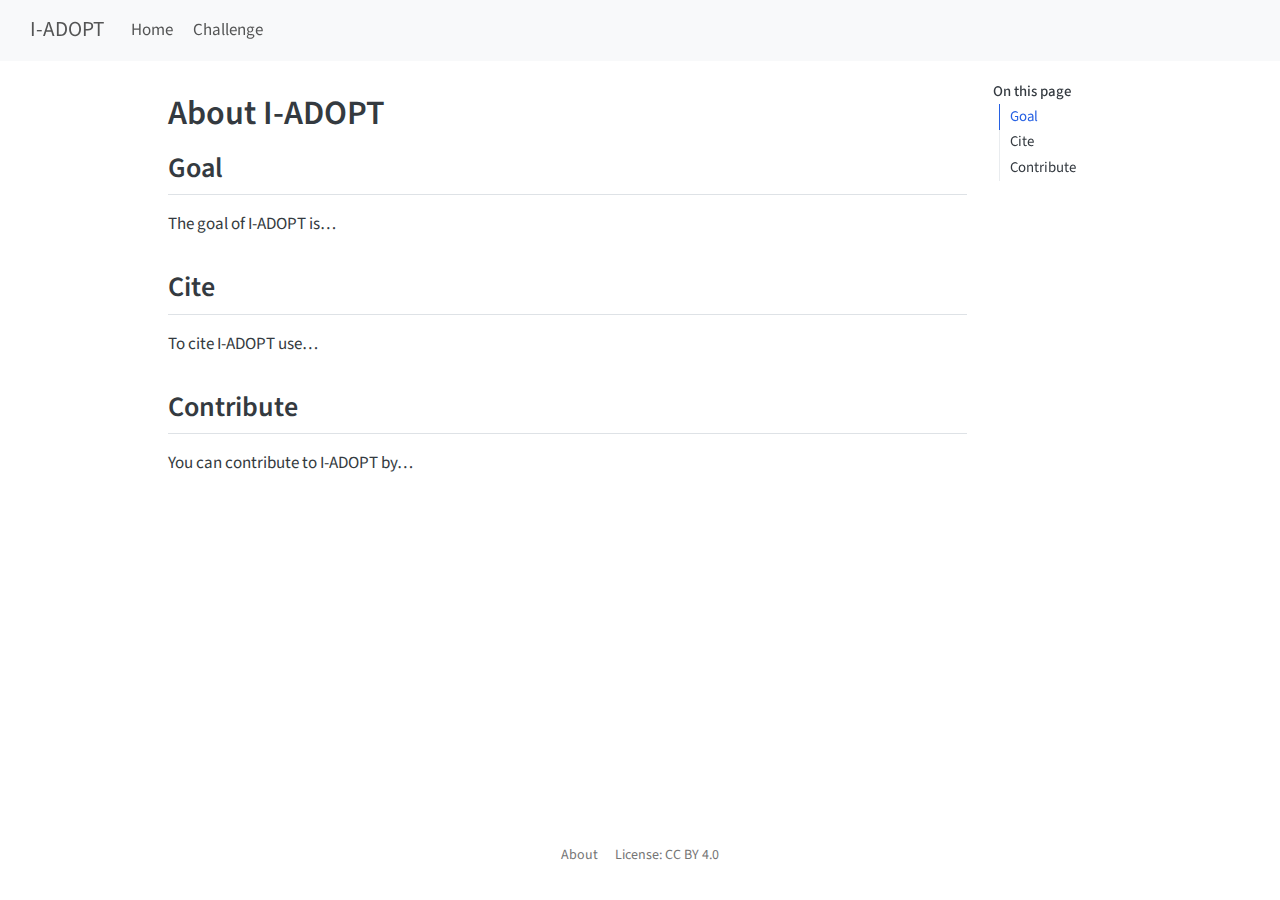
==== about.html @ abcdf29d "Built site for gh-pages" ====
<!DOCTYPE html>
<html xmlns="http://www.w3.org/1999/xhtml" lang="en" xml:lang="en"><head>

<meta charset="utf-8">
<meta name="generator" content="quarto-1.4.555">

<meta name="viewport" content="width=device-width, initial-scale=1.0, user-scalable=yes">


<title>I-ADOPT - About I-ADOPT</title>
<style>
code{white-space: pre-wrap;}
span.smallcaps{font-variant: small-caps;}
div.columns{display: flex; gap: min(4vw, 1.5em);}
div.column{flex: auto; overflow-x: auto;}
div.hanging-indent{margin-left: 1.5em; text-indent: -1.5em;}
ul.task-list{list-style: none;}
ul.task-list li input[type="checkbox"] {
  width: 0.8em;
  margin: 0 0.8em 0.2em -1em; /* quarto-specific, see https://github.com/quarto-dev/quarto-cli/issues/4556 */ 
  vertical-align: middle;
}
</style>


<script src="site_libs/quarto-nav/quarto-nav.js"></script>
<script src="site_libs/quarto-nav/headroom.min.js"></script>
<script src="site_libs/clipboard/clipboard.min.js"></script>
<script src="site_libs/quarto-search/autocomplete.umd.js"></script>
<script src="site_libs/quarto-search/fuse.min.js"></script>
<script src="site_libs/quarto-search/quarto-search.js"></script>
<meta name="quarto:offset" content="./">
<script src="site_libs/quarto-html/quarto.js"></script>
<script src="site_libs/quarto-html/popper.min.js"></script>
<script src="site_libs/quarto-html/tippy.umd.min.js"></script>
<script src="site_libs/quarto-html/anchor.min.js"></script>
<link href="site_libs/quarto-html/tippy.css" rel="stylesheet">
<link href="site_libs/quarto-html/quarto-syntax-highlighting.css" rel="stylesheet" id="quarto-text-highlighting-styles">
<script src="site_libs/bootstrap/bootstrap.min.js"></script>
<link href="site_libs/bootstrap/bootstrap-icons.css" rel="stylesheet">
<link href="site_libs/bootstrap/bootstrap.min.css" rel="stylesheet" id="quarto-bootstrap" data-mode="light">
<script id="quarto-search-options" type="application/json">{
  "location": "navbar",
  "copy-button": false,
  "collapse-after": 3,
  "panel-placement": "end",
  "type": "overlay",
  "limit": 50,
  "keyboard-shortcut": [
    "f",
    "/",
    "s"
  ],
  "show-item-context": false,
  "language": {
    "search-no-results-text": "No results",
    "search-matching-documents-text": "matching documents",
    "search-copy-link-title": "Copy link to search",
    "search-hide-matches-text": "Hide additional matches",
    "search-more-match-text": "more match in this document",
    "search-more-matches-text": "more matches in this document",
    "search-clear-button-title": "Clear",
    "search-text-placeholder": "",
    "search-detached-cancel-button-title": "Cancel",
    "search-submit-button-title": "Submit",
    "search-label": "Search"
  }
}</script>


<link rel="stylesheet" href="styles.css">
</head>

<body class="nav-fixed">

<div id="quarto-search-results"></div>
  <header id="quarto-header" class="headroom fixed-top">
    <nav class="navbar navbar-expand-lg " data-bs-theme="dark">
      <div class="navbar-container container-fluid">
      <div class="navbar-brand-container mx-auto">
    <a class="navbar-brand" href="./index.html">
    <span class="navbar-title">I-ADOPT</span>
    </a>
  </div>
            <div id="quarto-search" class="" title="Search"></div>
          <button class="navbar-toggler" type="button" data-bs-toggle="collapse" data-bs-target="#navbarCollapse" aria-controls="navbarCollapse" aria-expanded="false" aria-label="Toggle navigation" onclick="if (window.quartoToggleHeadroom) { window.quartoToggleHeadroom(); }">
  <span class="navbar-toggler-icon"></span>
</button>
          <div class="collapse navbar-collapse" id="navbarCollapse">
            <ul class="navbar-nav navbar-nav-scroll me-auto">
  <li class="nav-item">
    <a class="nav-link" href="./index.html"> 
<span class="menu-text">Home</span></a>
  </li>  
  <li class="nav-item">
    <a class="nav-link" href="./challenge.html"> 
<span class="menu-text">Challenge</span></a>
  </li>  
</ul>
          </div> <!-- /navcollapse -->
          <div class="quarto-navbar-tools">
</div>
      </div> <!-- /container-fluid -->
    </nav>
</header>
<!-- content -->
<div id="quarto-content" class="quarto-container page-columns page-rows-contents page-layout-article page-navbar">
<!-- sidebar -->
<!-- margin-sidebar -->
    <div id="quarto-margin-sidebar" class="sidebar margin-sidebar">
        <nav id="TOC" role="doc-toc" class="toc-active">
    <h2 id="toc-title">On this page</h2>
   
  <ul>
  <li><a href="#goal" id="toc-goal" class="nav-link active" data-scroll-target="#goal">Goal</a></li>
  <li><a href="#cite" id="toc-cite" class="nav-link" data-scroll-target="#cite">Cite</a></li>
  <li><a href="#contribute" id="toc-contribute" class="nav-link" data-scroll-target="#contribute">Contribute</a></li>
  </ul>
</nav>
    </div>
<!-- main -->
<main class="content" id="quarto-document-content">

<header id="title-block-header" class="quarto-title-block default">
<div class="quarto-title">
<h1 class="title">About I-ADOPT</h1>
</div>



<div class="quarto-title-meta">

    
  
    
  </div>
  


</header>


<section id="goal" class="level2">
<h2 class="anchored" data-anchor-id="goal">Goal</h2>
<p>The goal of I-ADOPT is…</p>
</section>
<section id="cite" class="level2">
<h2 class="anchored" data-anchor-id="cite">Cite</h2>
<p>To cite I-ADOPT use…</p>
</section>
<section id="contribute" class="level2">
<h2 class="anchored" data-anchor-id="contribute">Contribute</h2>
<p>You can contribute to I-ADOPT by…</p>


</section>

</main> <!-- /main -->
<script id="quarto-html-after-body" type="application/javascript">
window.document.addEventListener("DOMContentLoaded", function (event) {
  const toggleBodyColorMode = (bsSheetEl) => {
    const mode = bsSheetEl.getAttribute("data-mode");
    const bodyEl = window.document.querySelector("body");
    if (mode === "dark") {
      bodyEl.classList.add("quarto-dark");
      bodyEl.classList.remove("quarto-light");
    } else {
      bodyEl.classList.add("quarto-light");
      bodyEl.classList.remove("quarto-dark");
    }
  }
  const toggleBodyColorPrimary = () => {
    const bsSheetEl = window.document.querySelector("link#quarto-bootstrap");
    if (bsSheetEl) {
      toggleBodyColorMode(bsSheetEl);
    }
  }
  toggleBodyColorPrimary();  
  const icon = "";
  const anchorJS = new window.AnchorJS();
  anchorJS.options = {
    placement: 'right',
    icon: icon
  };
  anchorJS.add('.anchored');
  const isCodeAnnotation = (el) => {
    for (const clz of el.classList) {
      if (clz.startsWith('code-annotation-')) {                     
        return true;
      }
    }
    return false;
  }
  const clipboard = new window.ClipboardJS('.code-copy-button', {
    text: function(trigger) {
      const codeEl = trigger.previousElementSibling.cloneNode(true);
      for (const childEl of codeEl.children) {
        if (isCodeAnnotation(childEl)) {
          childEl.remove();
        }
      }
      return codeEl.innerText;
    }
  });
  clipboard.on('success', function(e) {
    // button target
    const button = e.trigger;
    // don't keep focus
    button.blur();
    // flash "checked"
    button.classList.add('code-copy-button-checked');
    var currentTitle = button.getAttribute("title");
    button.setAttribute("title", "Copied!");
    let tooltip;
    if (window.bootstrap) {
      button.setAttribute("data-bs-toggle", "tooltip");
      button.setAttribute("data-bs-placement", "left");
      button.setAttribute("data-bs-title", "Copied!");
      tooltip = new bootstrap.Tooltip(button, 
        { trigger: "manual", 
          customClass: "code-copy-button-tooltip",
          offset: [0, -8]});
      tooltip.show();    
    }
    setTimeout(function() {
      if (tooltip) {
        tooltip.hide();
        button.removeAttribute("data-bs-title");
        button.removeAttribute("data-bs-toggle");
        button.removeAttribute("data-bs-placement");
      }
      button.setAttribute("title", currentTitle);
      button.classList.remove('code-copy-button-checked');
    }, 1000);
    // clear code selection
    e.clearSelection();
  });
    var localhostRegex = new RegExp(/^(?:http|https):\/\/localhost\:?[0-9]*\//);
    var mailtoRegex = new RegExp(/^mailto:/);
      var filterRegex = new RegExp("https:\/\/i-adopt\.github\.io\/temp\/");
    var isInternal = (href) => {
        return filterRegex.test(href) || localhostRegex.test(href) || mailtoRegex.test(href);
    }
    // Inspect non-navigation links and adorn them if external
 	var links = window.document.querySelectorAll('a[href]:not(.nav-link):not(.navbar-brand):not(.toc-action):not(.sidebar-link):not(.sidebar-item-toggle):not(.pagination-link):not(.no-external):not([aria-hidden]):not(.dropdown-item):not(.quarto-navigation-tool)');
    for (var i=0; i<links.length; i++) {
      const link = links[i];
      if (!isInternal(link.href)) {
        // undo the damage that might have been done by quarto-nav.js in the case of
        // links that we want to consider external
        if (link.dataset.originalHref !== undefined) {
          link.href = link.dataset.originalHref;
        }
      }
    }
  function tippyHover(el, contentFn, onTriggerFn, onUntriggerFn) {
    const config = {
      allowHTML: true,
      maxWidth: 500,
      delay: 100,
      arrow: false,
      appendTo: function(el) {
          return el.parentElement;
      },
      interactive: true,
      interactiveBorder: 10,
      theme: 'quarto',
      placement: 'bottom-start',
    };
    if (contentFn) {
      config.content = contentFn;
    }
    if (onTriggerFn) {
      config.onTrigger = onTriggerFn;
    }
    if (onUntriggerFn) {
      config.onUntrigger = onUntriggerFn;
    }
    window.tippy(el, config); 
  }
  const noterefs = window.document.querySelectorAll('a[role="doc-noteref"]');
  for (var i=0; i<noterefs.length; i++) {
    const ref = noterefs[i];
    tippyHover(ref, function() {
      // use id or data attribute instead here
      let href = ref.getAttribute('data-footnote-href') || ref.getAttribute('href');
      try { href = new URL(href).hash; } catch {}
      const id = href.replace(/^#\/?/, "");
      const note = window.document.getElementById(id);
      if (note) {
        return note.innerHTML;
      } else {
        return "";
      }
    });
  }
  const xrefs = window.document.querySelectorAll('a.quarto-xref');
  const processXRef = (id, note) => {
    // Strip column container classes
    const stripColumnClz = (el) => {
      el.classList.remove("page-full", "page-columns");
      if (el.children) {
        for (const child of el.children) {
          stripColumnClz(child);
        }
      }
    }
    stripColumnClz(note)
    if (id === null || id.startsWith('sec-')) {
      // Special case sections, only their first couple elements
      const container = document.createElement("div");
      if (note.children && note.children.length > 2) {
        container.appendChild(note.children[0].cloneNode(true));
        for (let i = 1; i < note.children.length; i++) {
          const child = note.children[i];
          if (child.tagName === "P" && child.innerText === "") {
            continue;
          } else {
            container.appendChild(child.cloneNode(true));
            break;
          }
        }
        if (window.Quarto?.typesetMath) {
          window.Quarto.typesetMath(container);
        }
        return container.innerHTML
      } else {
        if (window.Quarto?.typesetMath) {
          window.Quarto.typesetMath(note);
        }
        return note.innerHTML;
      }
    } else {
      // Remove any anchor links if they are present
      const anchorLink = note.querySelector('a.anchorjs-link');
      if (anchorLink) {
        anchorLink.remove();
      }
      if (window.Quarto?.typesetMath) {
        window.Quarto.typesetMath(note);
      }
      // TODO in 1.5, we should make sure this works without a callout special case
      if (note.classList.contains("callout")) {
        return note.outerHTML;
      } else {
        return note.innerHTML;
      }
    }
  }
  for (var i=0; i<xrefs.length; i++) {
    const xref = xrefs[i];
    tippyHover(xref, undefined, function(instance) {
      instance.disable();
      let url = xref.getAttribute('href');
      let hash = undefined; 
      if (url.startsWith('#')) {
        hash = url;
      } else {
        try { hash = new URL(url).hash; } catch {}
      }
      if (hash) {
        const id = hash.replace(/^#\/?/, "");
        const note = window.document.getElementById(id);
        if (note !== null) {
          try {
            const html = processXRef(id, note.cloneNode(true));
            instance.setContent(html);
          } finally {
            instance.enable();
            instance.show();
          }
        } else {
          // See if we can fetch this
          fetch(url.split('#')[0])
          .then(res => res.text())
          .then(html => {
            const parser = new DOMParser();
            const htmlDoc = parser.parseFromString(html, "text/html");
            const note = htmlDoc.getElementById(id);
            if (note !== null) {
              const html = processXRef(id, note);
              instance.setContent(html);
            } 
          }).finally(() => {
            instance.enable();
            instance.show();
          });
        }
      } else {
        // See if we can fetch a full url (with no hash to target)
        // This is a special case and we should probably do some content thinning / targeting
        fetch(url)
        .then(res => res.text())
        .then(html => {
          const parser = new DOMParser();
          const htmlDoc = parser.parseFromString(html, "text/html");
          const note = htmlDoc.querySelector('main.content');
          if (note !== null) {
            // This should only happen for chapter cross references
            // (since there is no id in the URL)
            // remove the first header
            if (note.children.length > 0 && note.children[0].tagName === "HEADER") {
              note.children[0].remove();
            }
            const html = processXRef(null, note);
            instance.setContent(html);
          } 
        }).finally(() => {
          instance.enable();
          instance.show();
        });
      }
    }, function(instance) {
    });
  }
      let selectedAnnoteEl;
      const selectorForAnnotation = ( cell, annotation) => {
        let cellAttr = 'data-code-cell="' + cell + '"';
        let lineAttr = 'data-code-annotation="' +  annotation + '"';
        const selector = 'span[' + cellAttr + '][' + lineAttr + ']';
        return selector;
      }
      const selectCodeLines = (annoteEl) => {
        const doc = window.document;
        const targetCell = annoteEl.getAttribute("data-target-cell");
        const targetAnnotation = annoteEl.getAttribute("data-target-annotation");
        const annoteSpan = window.document.querySelector(selectorForAnnotation(targetCell, targetAnnotation));
        const lines = annoteSpan.getAttribute("data-code-lines").split(",");
        const lineIds = lines.map((line) => {
          return targetCell + "-" + line;
        })
        let top = null;
        let height = null;
        let parent = null;
        if (lineIds.length > 0) {
            //compute the position of the single el (top and bottom and make a div)
            const el = window.document.getElementById(lineIds[0]);
            top = el.offsetTop;
            height = el.offsetHeight;
            parent = el.parentElement.parentElement;
          if (lineIds.length > 1) {
            const lastEl = window.document.getElementById(lineIds[lineIds.length - 1]);
            const bottom = lastEl.offsetTop + lastEl.offsetHeight;
            height = bottom - top;
          }
          if (top !== null && height !== null && parent !== null) {
            // cook up a div (if necessary) and position it 
            let div = window.document.getElementById("code-annotation-line-highlight");
            if (div === null) {
              div = window.document.createElement("div");
              div.setAttribute("id", "code-annotation-line-highlight");
              div.style.position = 'absolute';
              parent.appendChild(div);
            }
            div.style.top = top - 2 + "px";
            div.style.height = height + 4 + "px";
            div.style.left = 0;
            let gutterDiv = window.document.getElementById("code-annotation-line-highlight-gutter");
            if (gutterDiv === null) {
              gutterDiv = window.document.createElement("div");
              gutterDiv.setAttribute("id", "code-annotation-line-highlight-gutter");
              gutterDiv.style.position = 'absolute';
              const codeCell = window.document.getElementById(targetCell);
              const gutter = codeCell.querySelector('.code-annotation-gutter');
              gutter.appendChild(gutterDiv);
            }
            gutterDiv.style.top = top - 2 + "px";
            gutterDiv.style.height = height + 4 + "px";
          }
          selectedAnnoteEl = annoteEl;
        }
      };
      const unselectCodeLines = () => {
        const elementsIds = ["code-annotation-line-highlight", "code-annotation-line-highlight-gutter"];
        elementsIds.forEach((elId) => {
          const div = window.document.getElementById(elId);
          if (div) {
            div.remove();
          }
        });
        selectedAnnoteEl = undefined;
      };
        // Handle positioning of the toggle
    window.addEventListener(
      "resize",
      throttle(() => {
        elRect = undefined;
        if (selectedAnnoteEl) {
          selectCodeLines(selectedAnnoteEl);
        }
      }, 10)
    );
    function throttle(fn, ms) {
    let throttle = false;
    let timer;
      return (...args) => {
        if(!throttle) { // first call gets through
            fn.apply(this, args);
            throttle = true;
        } else { // all the others get throttled
            if(timer) clearTimeout(timer); // cancel #2
            timer = setTimeout(() => {
              fn.apply(this, args);
              timer = throttle = false;
            }, ms);
        }
      };
    }
      // Attach click handler to the DT
      const annoteDls = window.document.querySelectorAll('dt[data-target-cell]');
      for (const annoteDlNode of annoteDls) {
        annoteDlNode.addEventListener('click', (event) => {
          const clickedEl = event.target;
          if (clickedEl !== selectedAnnoteEl) {
            unselectCodeLines();
            const activeEl = window.document.querySelector('dt[data-target-cell].code-annotation-active');
            if (activeEl) {
              activeEl.classList.remove('code-annotation-active');
            }
            selectCodeLines(clickedEl);
            clickedEl.classList.add('code-annotation-active');
          } else {
            // Unselect the line
            unselectCodeLines();
            clickedEl.classList.remove('code-annotation-active');
          }
        });
      }
  const findCites = (el) => {
    const parentEl = el.parentElement;
    if (parentEl) {
      const cites = parentEl.dataset.cites;
      if (cites) {
        return {
          el,
          cites: cites.split(' ')
        };
      } else {
        return findCites(el.parentElement)
      }
    } else {
      return undefined;
    }
  };
  var bibliorefs = window.document.querySelectorAll('a[role="doc-biblioref"]');
  for (var i=0; i<bibliorefs.length; i++) {
    const ref = bibliorefs[i];
    const citeInfo = findCites(ref);
    if (citeInfo) {
      tippyHover(citeInfo.el, function() {
        var popup = window.document.createElement('div');
        citeInfo.cites.forEach(function(cite) {
          var citeDiv = window.document.createElement('div');
          citeDiv.classList.add('hanging-indent');
          citeDiv.classList.add('csl-entry');
          var biblioDiv = window.document.getElementById('ref-' + cite);
          if (biblioDiv) {
            citeDiv.innerHTML = biblioDiv.innerHTML;
          }
          popup.appendChild(citeDiv);
        });
        return popup.innerHTML;
      });
    }
  }
});
</script>
</div> <!-- /content -->
<footer class="footer">
  <div class="nav-footer">
    <div class="nav-footer-left">
      &nbsp;
    </div>   
    <div class="nav-footer-center">
      <ul class="footer-items list-unstyled">
    <li class="nav-item">
    <a class="nav-link active" href="./about.html" aria-current="page">
<p>About</p>
</a>
  </li>  
    <li class="nav-item">
    <a class="nav-link" href="https://creativecommons.org/licenses/by/4.0/">
<p>License: CC BY 4.0</p>
</a>
  </li>  
</ul>
    </div>
    <div class="nav-footer-right">
      &nbsp;
    </div>
  </div>
</footer>




</body></html>
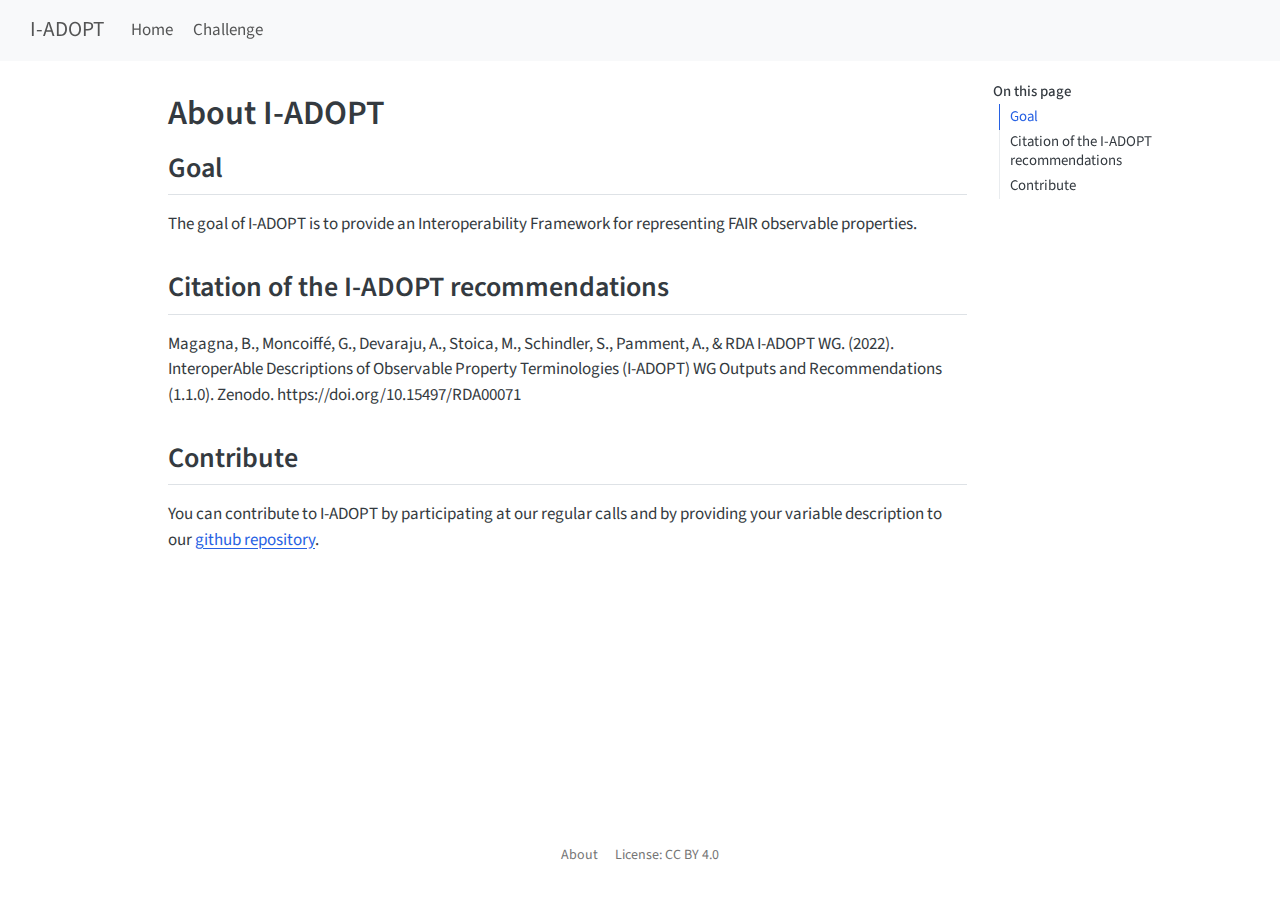
==== commit 3df42c37: "Built site for gh-pages" ====
--- a/about.html
+++ b/about.html
@@ -113,7 +113,7 @@
    
   <ul>
   <li><a href="#goal" id="toc-goal" class="nav-link active" data-scroll-target="#goal">Goal</a></li>
-  <li><a href="#cite" id="toc-cite" class="nav-link" data-scroll-target="#cite">Cite</a></li>
+  <li><a href="#citation-of-the-i-adopt-recommendations" id="toc-citation-of-the-i-adopt-recommendations" class="nav-link" data-scroll-target="#citation-of-the-i-adopt-recommendations">Citation of the I-ADOPT recommendations</a></li>
   <li><a href="#contribute" id="toc-contribute" class="nav-link" data-scroll-target="#contribute">Contribute</a></li>
   </ul>
 </nav>
@@ -142,15 +142,15 @@
 
 <section id="goal" class="level2">
 <h2 class="anchored" data-anchor-id="goal">Goal</h2>
-<p>The goal of I-ADOPT is…</p>
+<p>The goal of I-ADOPT is to provide an Interoperability Framework for representing FAIR observable properties.</p>
 </section>
-<section id="cite" class="level2">
-<h2 class="anchored" data-anchor-id="cite">Cite</h2>
-<p>To cite I-ADOPT use…</p>
+<section id="citation-of-the-i-adopt-recommendations" class="level2">
+<h2 class="anchored" data-anchor-id="citation-of-the-i-adopt-recommendations">Citation of the I-ADOPT recommendations</h2>
+<p>Magagna, B., Moncoiffé, G., Devaraju, A., Stoica, M., Schindler, S., Pamment, A., &amp; RDA I-ADOPT WG. (2022). InteroperAble Descriptions of Observable Property Terminologies (I-ADOPT) WG Outputs and Recommendations (1.1.0). Zenodo. https://doi.org/10.15497/RDA00071</p>
 </section>
 <section id="contribute" class="level2">
 <h2 class="anchored" data-anchor-id="contribute">Contribute</h2>
-<p>You can contribute to I-ADOPT by…</p>
+<p>You can contribute to I-ADOPT by participating at our regular calls and by providing your variable description to our <a href="https://github.com/i-adopt/variables">github repository</a>.</p>
 
 
 </section>
--- a/styles.css
+++ b/styles.css
@@ -1 +1,4 @@
 /* css styles */
+.quarto-layout-cell>p {
+  margin-bottom: 1rem;
+}
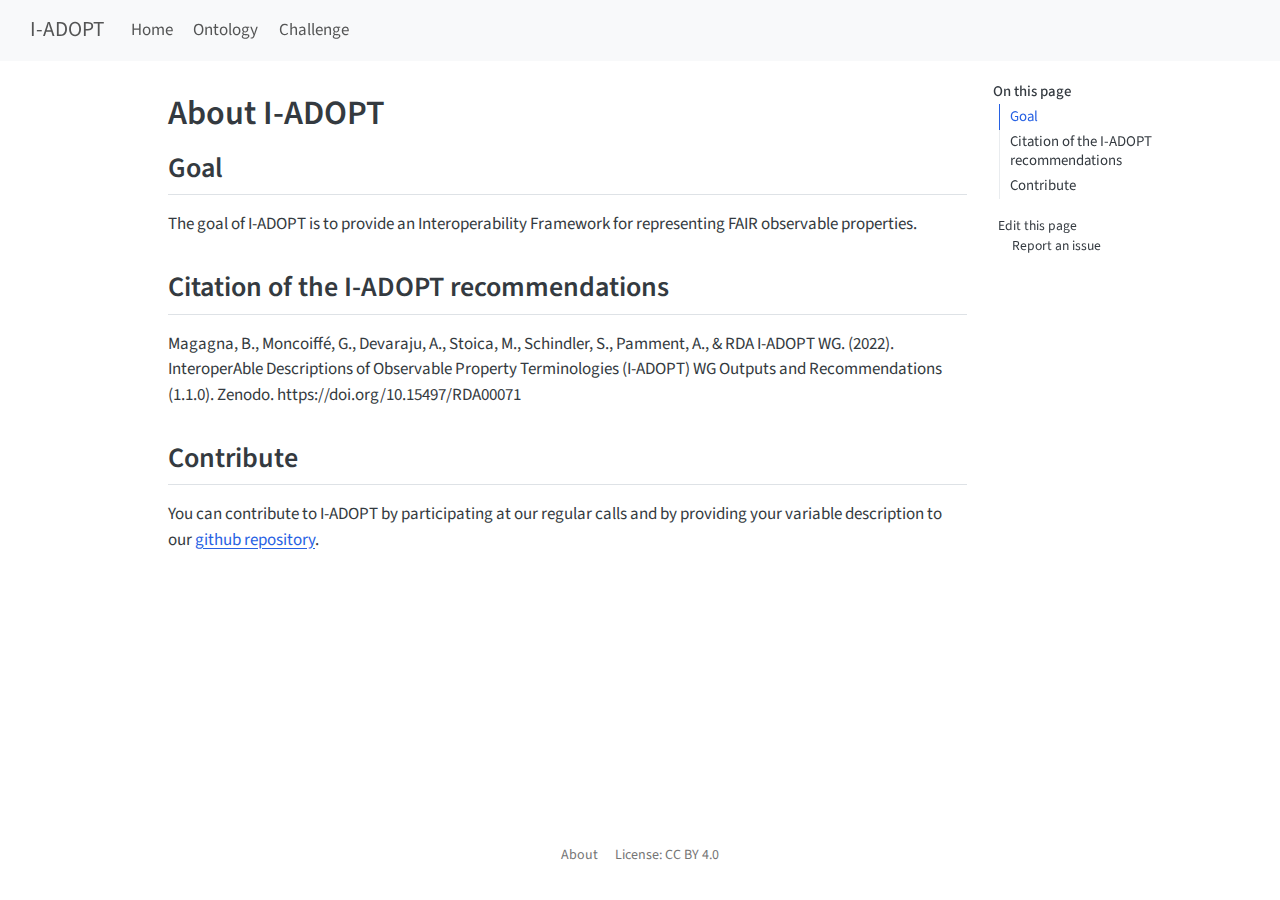
==== commit 0386e1be: "Built site for gh-pages" ====
--- a/about.html
+++ b/about.html
@@ -93,6 +93,10 @@
 <span class="menu-text">Home</span></a>
   </li>  
   <li class="nav-item">
+    <a class="nav-link" href="https://i-adopt.github.io/ontology/"> 
+<span class="menu-text">Ontology</span></a>
+  </li>  
+  <li class="nav-item">
     <a class="nav-link" href="./challenge.html"> 
 <span class="menu-text">Challenge</span></a>
   </li>  
@@ -116,7 +120,7 @@
   <li><a href="#citation-of-the-i-adopt-recommendations" id="toc-citation-of-the-i-adopt-recommendations" class="nav-link" data-scroll-target="#citation-of-the-i-adopt-recommendations">Citation of the I-ADOPT recommendations</a></li>
   <li><a href="#contribute" id="toc-contribute" class="nav-link" data-scroll-target="#contribute">Contribute</a></li>
   </ul>
-</nav>
+<div class="toc-actions"><ul><li><a href="https://github.com/i-adopt/i-adopt.github.io/edit/main/about.qmd" class="toc-action"><i class="bi bi-github"></i>Edit this page</a></li><li><a href="https://github.com/i-adopt/i-adopt.github.io/issues/new" class="toc-action"><i class="bi empty"></i>Report an issue</a></li></ul></div></nav>
     </div>
 <!-- main -->
 <main class="content" id="quarto-document-content">
@@ -237,7 +241,7 @@
   });
     var localhostRegex = new RegExp(/^(?:http|https):\/\/localhost\:?[0-9]*\//);
     var mailtoRegex = new RegExp(/^mailto:/);
-      var filterRegex = new RegExp("https:\/\/i-adopt\.github\.io\/temp\/");
+      var filterRegex = new RegExp("https:\/\/i-adopt\.github\.io\/");
     var isInternal = (href) => {
         return filterRegex.test(href) || localhostRegex.test(href) || mailtoRegex.test(href);
     }
@@ -251,6 +255,13 @@
         if (link.dataset.originalHref !== undefined) {
           link.href = link.dataset.originalHref;
         }
+          // target, if specified
+          link.setAttribute("target", "_blank");
+          if (link.getAttribute("rel") === null) {
+            link.setAttribute("rel", "noopener");
+          }
+          // default icon
+          link.classList.add("external");
       }
     }
   function tippyHover(el, contentFn, onTriggerFn, onUntriggerFn) {
@@ -584,7 +595,7 @@
 </a>
   </li>  
 </ul>
-    </div>
+    <div class="toc-actions d-sm-block d-md-none"><ul><li><a href="https://github.com/i-adopt/i-adopt.github.io/edit/main/about.qmd" class="toc-action"><i class="bi bi-github"></i>Edit this page</a></li><li><a href="https://github.com/i-adopt/i-adopt.github.io/issues/new" class="toc-action"><i class="bi empty"></i>Report an issue</a></li></ul></div></div>
     <div class="nav-footer-right">
       &nbsp;
     </div>
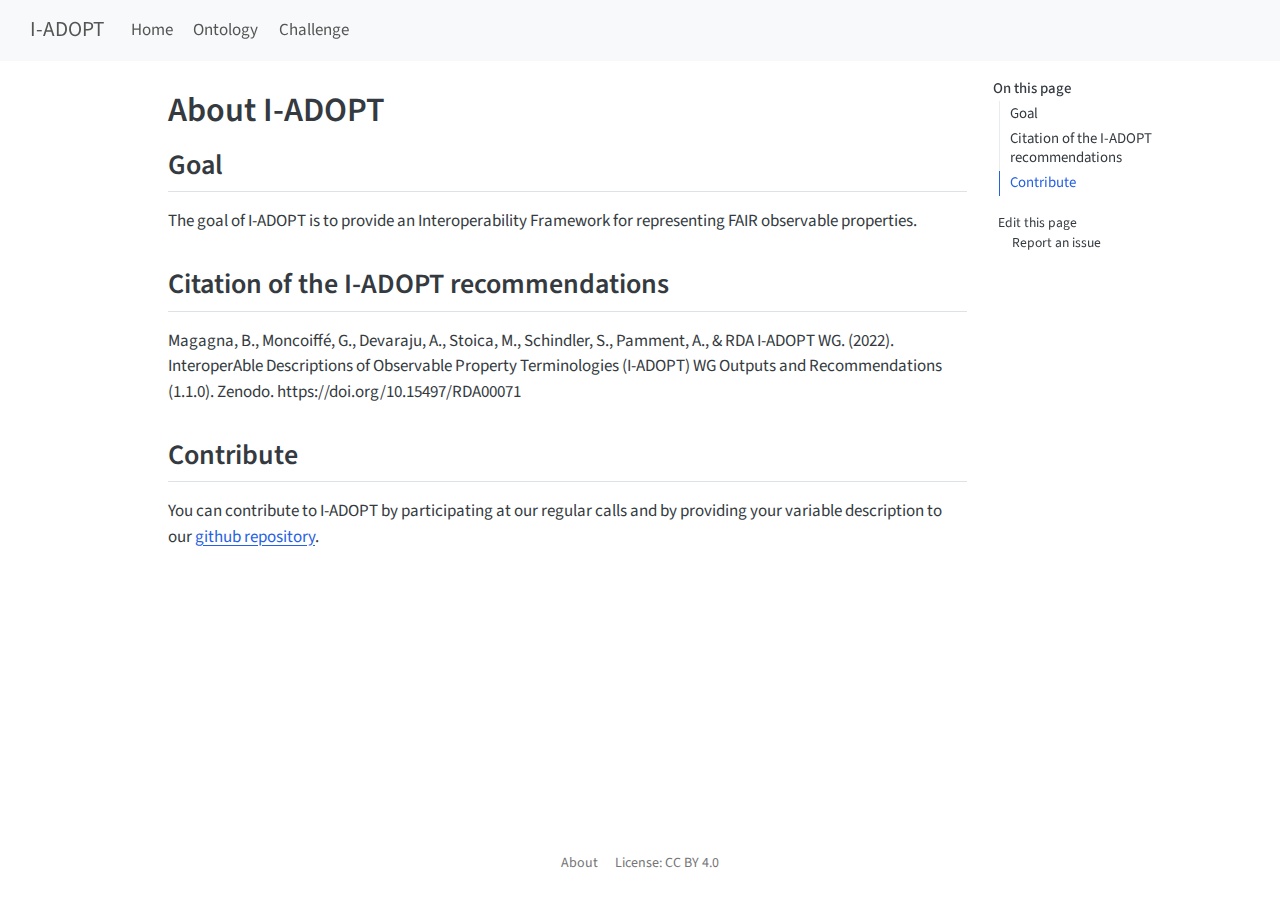
==== commit 33bd0c6e: "Built site for gh-pages" ====
--- a/about.html
+++ b/about.html
@@ -2,12 +2,12 @@
 <html xmlns="http://www.w3.org/1999/xhtml" lang="en" xml:lang="en"><head>
 
 <meta charset="utf-8">
-<meta name="generator" content="quarto-1.4.555">
+<meta name="generator" content="quarto-1.5.56">
 
 <meta name="viewport" content="width=device-width, initial-scale=1.0, user-scalable=yes">
 
 
-<title>I-ADOPT - About I-ADOPT</title>
+<title>About I-ADOPT – I-ADOPT</title>
 <style>
 code{white-space: pre-wrap;}
 span.smallcaps{font-variant: small-caps;}
@@ -83,7 +83,7 @@
     </a>
   </div>
             <div id="quarto-search" class="" title="Search"></div>
-          <button class="navbar-toggler" type="button" data-bs-toggle="collapse" data-bs-target="#navbarCollapse" aria-controls="navbarCollapse" aria-expanded="false" aria-label="Toggle navigation" onclick="if (window.quartoToggleHeadroom) { window.quartoToggleHeadroom(); }">
+          <button class="navbar-toggler" type="button" data-bs-toggle="collapse" data-bs-target="#navbarCollapse" aria-controls="navbarCollapse" role="menu" aria-expanded="false" aria-label="Toggle navigation" onclick="if (window.quartoToggleHeadroom) { window.quartoToggleHeadroom(); }">
   <span class="navbar-toggler-icon"></span>
 </button>
           <div class="collapse navbar-collapse" id="navbarCollapse">
@@ -102,7 +102,7 @@
   </li>  
 </ul>
           </div> <!-- /navcollapse -->
-          <div class="quarto-navbar-tools">
+            <div class="quarto-navbar-tools">
 </div>
       </div> <!-- /container-fluid -->
     </nav>
@@ -195,18 +195,7 @@
     }
     return false;
   }
-  const clipboard = new window.ClipboardJS('.code-copy-button', {
-    text: function(trigger) {
-      const codeEl = trigger.previousElementSibling.cloneNode(true);
-      for (const childEl of codeEl.children) {
-        if (isCodeAnnotation(childEl)) {
-          childEl.remove();
-        }
-      }
-      return codeEl.innerText;
-    }
-  });
-  clipboard.on('success', function(e) {
+  const onCopySuccess = function(e) {
     // button target
     const button = e.trigger;
     // don't keep focus
@@ -238,7 +227,29 @@
     }, 1000);
     // clear code selection
     e.clearSelection();
+  }
+  const getTextToCopy = function(trigger) {
+      const codeEl = trigger.previousElementSibling.cloneNode(true);
+      for (const childEl of codeEl.children) {
+        if (isCodeAnnotation(childEl)) {
+          childEl.remove();
+        }
+      }
+      return codeEl.innerText;
+  }
+  const clipboard = new window.ClipboardJS('.code-copy-button:not([data-in-quarto-modal])', {
+    text: getTextToCopy
   });
+  clipboard.on('success', onCopySuccess);
+  if (window.document.getElementById('quarto-embedded-source-code-modal')) {
+    // For code content inside modals, clipBoardJS needs to be initialized with a container option
+    // TODO: Check when it could be a function (https://github.com/zenorocha/clipboard.js/issues/860)
+    const clipboardModal = new window.ClipboardJS('.code-copy-button[data-in-quarto-modal]', {
+      text: getTextToCopy,
+      container: window.document.getElementById('quarto-embedded-source-code-modal')
+    });
+    clipboardModal.on('success', onCopySuccess);
+  }
     var localhostRegex = new RegExp(/^(?:http|https):\/\/localhost\:?[0-9]*\//);
     var mailtoRegex = new RegExp(/^mailto:/);
       var filterRegex = new RegExp("https:\/\/i-adopt\.github\.io\/");
@@ -246,7 +257,7 @@
         return filterRegex.test(href) || localhostRegex.test(href) || mailtoRegex.test(href);
     }
     // Inspect non-navigation links and adorn them if external
- 	var links = window.document.querySelectorAll('a[href]:not(.nav-link):not(.navbar-brand):not(.toc-action):not(.sidebar-link):not(.sidebar-item-toggle):not(.pagination-link):not(.no-external):not([aria-hidden]):not(.dropdown-item):not(.quarto-navigation-tool)');
+ 	var links = window.document.querySelectorAll('a[href]:not(.nav-link):not(.navbar-brand):not(.toc-action):not(.sidebar-link):not(.sidebar-item-toggle):not(.pagination-link):not(.no-external):not([aria-hidden]):not(.dropdown-item):not(.quarto-navigation-tool):not(.about-link)');
     for (var i=0; i<links.length; i++) {
       const link = links[i];
       if (!isInternal(link.href)) {
--- a/site_libs/quarto-html/quarto-syntax-highlighting.css
+++ b/site_libs/quarto-html/quarto-syntax-highlighting.css
@@ -0,0 +1,205 @@
+/* quarto syntax highlight colors */
+:root {
+  --quarto-hl-ot-color: #003B4F;
+  --quarto-hl-at-color: #657422;
+  --quarto-hl-ss-color: #20794D;
+  --quarto-hl-an-color: #5E5E5E;
+  --quarto-hl-fu-color: #4758AB;
+  --quarto-hl-st-color: #20794D;
+  --quarto-hl-cf-color: #003B4F;
+  --quarto-hl-op-color: #5E5E5E;
+  --quarto-hl-er-color: #AD0000;
+  --quarto-hl-bn-color: #AD0000;
+  --quarto-hl-al-color: #AD0000;
+  --quarto-hl-va-color: #111111;
+  --quarto-hl-bu-color: inherit;
+  --quarto-hl-ex-color: inherit;
+  --quarto-hl-pp-color: #AD0000;
+  --quarto-hl-in-color: #5E5E5E;
+  --quarto-hl-vs-color: #20794D;
+  --quarto-hl-wa-color: #5E5E5E;
+  --quarto-hl-do-color: #5E5E5E;
+  --quarto-hl-im-color: #00769E;
+  --quarto-hl-ch-color: #20794D;
+  --quarto-hl-dt-color: #AD0000;
+  --quarto-hl-fl-color: #AD0000;
+  --quarto-hl-co-color: #5E5E5E;
+  --quarto-hl-cv-color: #5E5E5E;
+  --quarto-hl-cn-color: #8f5902;
+  --quarto-hl-sc-color: #5E5E5E;
+  --quarto-hl-dv-color: #AD0000;
+  --quarto-hl-kw-color: #003B4F;
+}
+
+/* other quarto variables */
+:root {
+  --quarto-font-monospace: SFMono-Regular, Menlo, Monaco, Consolas, "Liberation Mono", "Courier New", monospace;
+}
+
+pre > code.sourceCode > span {
+  color: #003B4F;
+}
+
+code span {
+  color: #003B4F;
+}
+
+code.sourceCode > span {
+  color: #003B4F;
+}
+
+div.sourceCode,
+div.sourceCode pre.sourceCode {
+  color: #003B4F;
+}
+
+code span.ot {
+  color: #003B4F;
+  font-style: inherit;
+}
+
+code span.at {
+  color: #657422;
+  font-style: inherit;
+}
+
+code span.ss {
+  color: #20794D;
+  font-style: inherit;
+}
+
+code span.an {
+  color: #5E5E5E;
+  font-style: inherit;
+}
+
+code span.fu {
+  color: #4758AB;
+  font-style: inherit;
+}
+
+code span.st {
+  color: #20794D;
+  font-style: inherit;
+}
+
+code span.cf {
+  color: #003B4F;
+  font-weight: bold;
+  font-style: inherit;
+}
+
+code span.op {
+  color: #5E5E5E;
+  font-style: inherit;
+}
+
+code span.er {
+  color: #AD0000;
+  font-style: inherit;
+}
+
+code span.bn {
+  color: #AD0000;
+  font-style: inherit;
+}
+
+code span.al {
+  color: #AD0000;
+  font-style: inherit;
+}
+
+code span.va {
+  color: #111111;
+  font-style: inherit;
+}
+
+code span.bu {
+  font-style: inherit;
+}
+
+code span.ex {
+  font-style: inherit;
+}
+
+code span.pp {
+  color: #AD0000;
+  font-style: inherit;
+}
+
+code span.in {
+  color: #5E5E5E;
+  font-style: inherit;
+}
+
+code span.vs {
+  color: #20794D;
+  font-style: inherit;
+}
+
+code span.wa {
+  color: #5E5E5E;
+  font-style: italic;
+}
+
+code span.do {
+  color: #5E5E5E;
+  font-style: italic;
+}
+
+code span.im {
+  color: #00769E;
+  font-style: inherit;
+}
+
+code span.ch {
+  color: #20794D;
+  font-style: inherit;
+}
+
+code span.dt {
+  color: #AD0000;
+  font-style: inherit;
+}
+
+code span.fl {
+  color: #AD0000;
+  font-style: inherit;
+}
+
+code span.co {
+  color: #5E5E5E;
+  font-style: inherit;
+}
+
+code span.cv {
+  color: #5E5E5E;
+  font-style: italic;
+}
+
+code span.cn {
+  color: #8f5902;
+  font-style: inherit;
+}
+
+code span.sc {
+  color: #5E5E5E;
+  font-style: inherit;
+}
+
+code span.dv {
+  color: #AD0000;
+  font-style: inherit;
+}
+
+code span.kw {
+  color: #003B4F;
+  font-weight: bold;
+  font-style: inherit;
+}
+
+.prevent-inlining {
+  content: "</";
+}
+
+/*# sourceMappingURL=debc5d5d77c3f9108843748ff7464032.css.map */
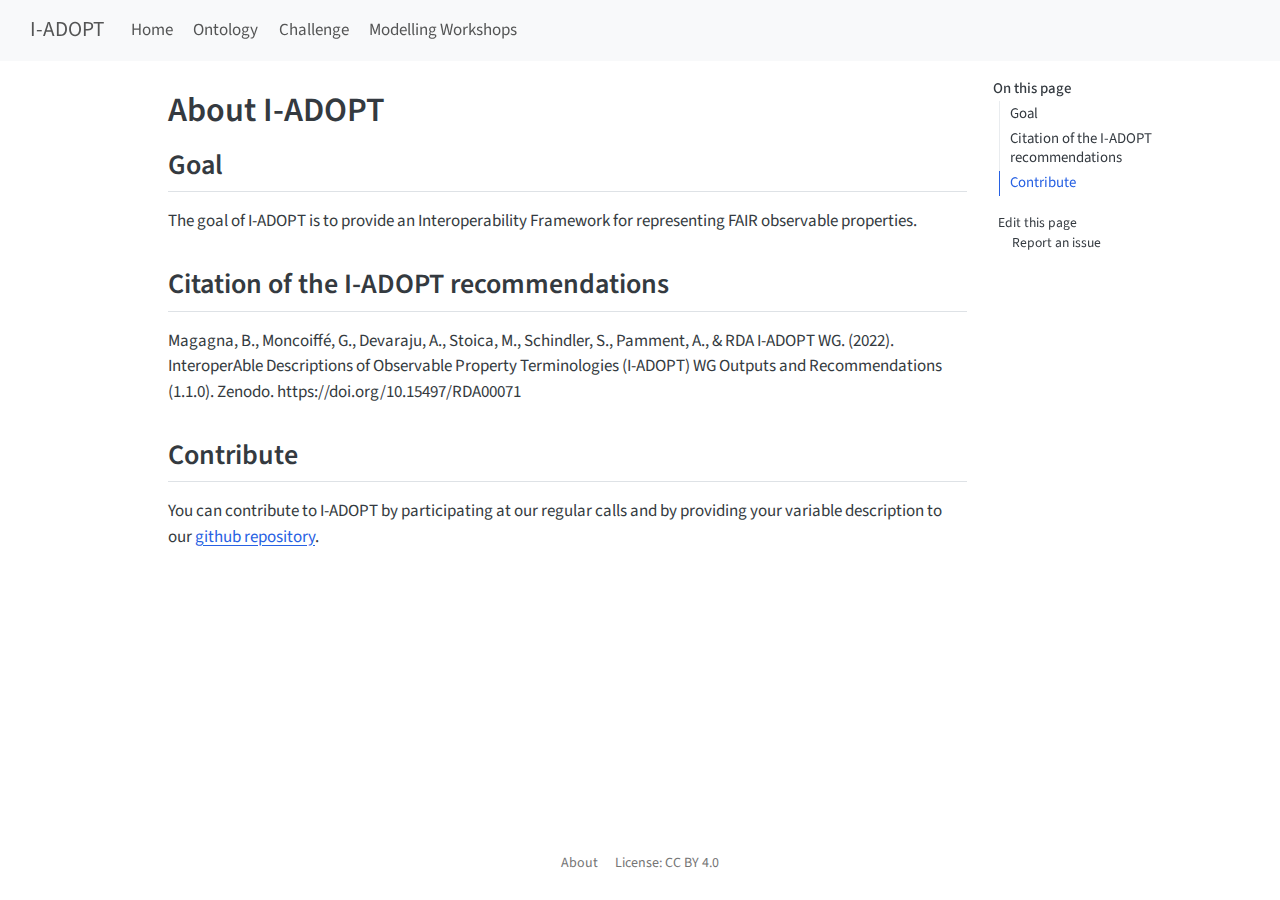
==== commit 95cac9d8: "Built site for gh-pages" ====
--- a/about.html
+++ b/about.html
@@ -2,7 +2,7 @@
 <html xmlns="http://www.w3.org/1999/xhtml" lang="en" xml:lang="en"><head>
 
 <meta charset="utf-8">
-<meta name="generator" content="quarto-1.5.56">
+<meta name="generator" content="quarto-1.6.40">
 
 <meta name="viewport" content="width=device-width, initial-scale=1.0, user-scalable=yes">
 
@@ -35,10 +35,10 @@
 <script src="site_libs/quarto-html/tippy.umd.min.js"></script>
 <script src="site_libs/quarto-html/anchor.min.js"></script>
 <link href="site_libs/quarto-html/tippy.css" rel="stylesheet">
-<link href="site_libs/quarto-html/quarto-syntax-highlighting.css" rel="stylesheet" id="quarto-text-highlighting-styles">
+<link href="site_libs/quarto-html/quarto-syntax-highlighting-549806ee2085284f45b00abea8c6df48.css" rel="stylesheet" id="quarto-text-highlighting-styles">
 <script src="site_libs/bootstrap/bootstrap.min.js"></script>
 <link href="site_libs/bootstrap/bootstrap-icons.css" rel="stylesheet">
-<link href="site_libs/bootstrap/bootstrap.min.css" rel="stylesheet" id="quarto-bootstrap" data-mode="light">
+<link href="site_libs/bootstrap/bootstrap-5c67a7444eebc356e54fdce0a63e8750.min.css" rel="stylesheet" append-hash="true" id="quarto-bootstrap" data-mode="light">
 <script id="quarto-search-options" type="application/json">{
   "location": "navbar",
   "copy-button": false,
@@ -100,6 +100,10 @@
     <a class="nav-link" href="./challenge.html"> 
 <span class="menu-text">Challenge</span></a>
   </li>  
+  <li class="nav-item">
+    <a class="nav-link" href="./workshops.html"> 
+<span class="menu-text">Modelling Workshops</span></a>
+  </li>  
 </ul>
           </div> <!-- /navcollapse -->
             <div class="quarto-navbar-tools">
@@ -242,8 +246,6 @@
   });
   clipboard.on('success', onCopySuccess);
   if (window.document.getElementById('quarto-embedded-source-code-modal')) {
-    // For code content inside modals, clipBoardJS needs to be initialized with a container option
-    // TODO: Check when it could be a function (https://github.com/zenorocha/clipboard.js/issues/860)
     const clipboardModal = new window.ClipboardJS('.code-copy-button[data-in-quarto-modal]', {
       text: getTextToCopy,
       container: window.document.getElementById('quarto-embedded-source-code-modal')
@@ -361,7 +363,6 @@
       if (window.Quarto?.typesetMath) {
         window.Quarto.typesetMath(note);
       }
-      // TODO in 1.5, we should make sure this works without a callout special case
       if (note.classList.contains("callout")) {
         return note.outerHTML;
       } else {
--- a/site_libs/quarto-html/quarto-syntax-highlighting-549806ee2085284f45b00abea8c6df48.css
+++ b/site_libs/quarto-html/quarto-syntax-highlighting-549806ee2085284f45b00abea8c6df48.css
@@ -0,0 +1,205 @@
+/* quarto syntax highlight colors */
+:root {
+  --quarto-hl-ot-color: #003B4F;
+  --quarto-hl-at-color: #657422;
+  --quarto-hl-ss-color: #20794D;
+  --quarto-hl-an-color: #5E5E5E;
+  --quarto-hl-fu-color: #4758AB;
+  --quarto-hl-st-color: #20794D;
+  --quarto-hl-cf-color: #003B4F;
+  --quarto-hl-op-color: #5E5E5E;
+  --quarto-hl-er-color: #AD0000;
+  --quarto-hl-bn-color: #AD0000;
+  --quarto-hl-al-color: #AD0000;
+  --quarto-hl-va-color: #111111;
+  --quarto-hl-bu-color: inherit;
+  --quarto-hl-ex-color: inherit;
+  --quarto-hl-pp-color: #AD0000;
+  --quarto-hl-in-color: #5E5E5E;
+  --quarto-hl-vs-color: #20794D;
+  --quarto-hl-wa-color: #5E5E5E;
+  --quarto-hl-do-color: #5E5E5E;
+  --quarto-hl-im-color: #00769E;
+  --quarto-hl-ch-color: #20794D;
+  --quarto-hl-dt-color: #AD0000;
+  --quarto-hl-fl-color: #AD0000;
+  --quarto-hl-co-color: #5E5E5E;
+  --quarto-hl-cv-color: #5E5E5E;
+  --quarto-hl-cn-color: #8f5902;
+  --quarto-hl-sc-color: #5E5E5E;
+  --quarto-hl-dv-color: #AD0000;
+  --quarto-hl-kw-color: #003B4F;
+}
+
+/* other quarto variables */
+:root {
+  --quarto-font-monospace: SFMono-Regular, Menlo, Monaco, Consolas, "Liberation Mono", "Courier New", monospace;
+}
+
+pre > code.sourceCode > span {
+  color: #003B4F;
+}
+
+code span {
+  color: #003B4F;
+}
+
+code.sourceCode > span {
+  color: #003B4F;
+}
+
+div.sourceCode,
+div.sourceCode pre.sourceCode {
+  color: #003B4F;
+}
+
+code span.ot {
+  color: #003B4F;
+  font-style: inherit;
+}
+
+code span.at {
+  color: #657422;
+  font-style: inherit;
+}
+
+code span.ss {
+  color: #20794D;
+  font-style: inherit;
+}
+
+code span.an {
+  color: #5E5E5E;
+  font-style: inherit;
+}
+
+code span.fu {
+  color: #4758AB;
+  font-style: inherit;
+}
+
+code span.st {
+  color: #20794D;
+  font-style: inherit;
+}
+
+code span.cf {
+  color: #003B4F;
+  font-weight: bold;
+  font-style: inherit;
+}
+
+code span.op {
+  color: #5E5E5E;
+  font-style: inherit;
+}
+
+code span.er {
+  color: #AD0000;
+  font-style: inherit;
+}
+
+code span.bn {
+  color: #AD0000;
+  font-style: inherit;
+}
+
+code span.al {
+  color: #AD0000;
+  font-style: inherit;
+}
+
+code span.va {
+  color: #111111;
+  font-style: inherit;
+}
+
+code span.bu {
+  font-style: inherit;
+}
+
+code span.ex {
+  font-style: inherit;
+}
+
+code span.pp {
+  color: #AD0000;
+  font-style: inherit;
+}
+
+code span.in {
+  color: #5E5E5E;
+  font-style: inherit;
+}
+
+code span.vs {
+  color: #20794D;
+  font-style: inherit;
+}
+
+code span.wa {
+  color: #5E5E5E;
+  font-style: italic;
+}
+
+code span.do {
+  color: #5E5E5E;
+  font-style: italic;
+}
+
+code span.im {
+  color: #00769E;
+  font-style: inherit;
+}
+
+code span.ch {
+  color: #20794D;
+  font-style: inherit;
+}
+
+code span.dt {
+  color: #AD0000;
+  font-style: inherit;
+}
+
+code span.fl {
+  color: #AD0000;
+  font-style: inherit;
+}
+
+code span.co {
+  color: #5E5E5E;
+  font-style: inherit;
+}
+
+code span.cv {
+  color: #5E5E5E;
+  font-style: italic;
+}
+
+code span.cn {
+  color: #8f5902;
+  font-style: inherit;
+}
+
+code span.sc {
+  color: #5E5E5E;
+  font-style: inherit;
+}
+
+code span.dv {
+  color: #AD0000;
+  font-style: inherit;
+}
+
+code span.kw {
+  color: #003B4F;
+  font-weight: bold;
+  font-style: inherit;
+}
+
+.prevent-inlining {
+  content: "</";
+}
+
+/*# sourceMappingURL=ae99138f4fbc2fb4c9f5e5cd69c22459.css.map */
